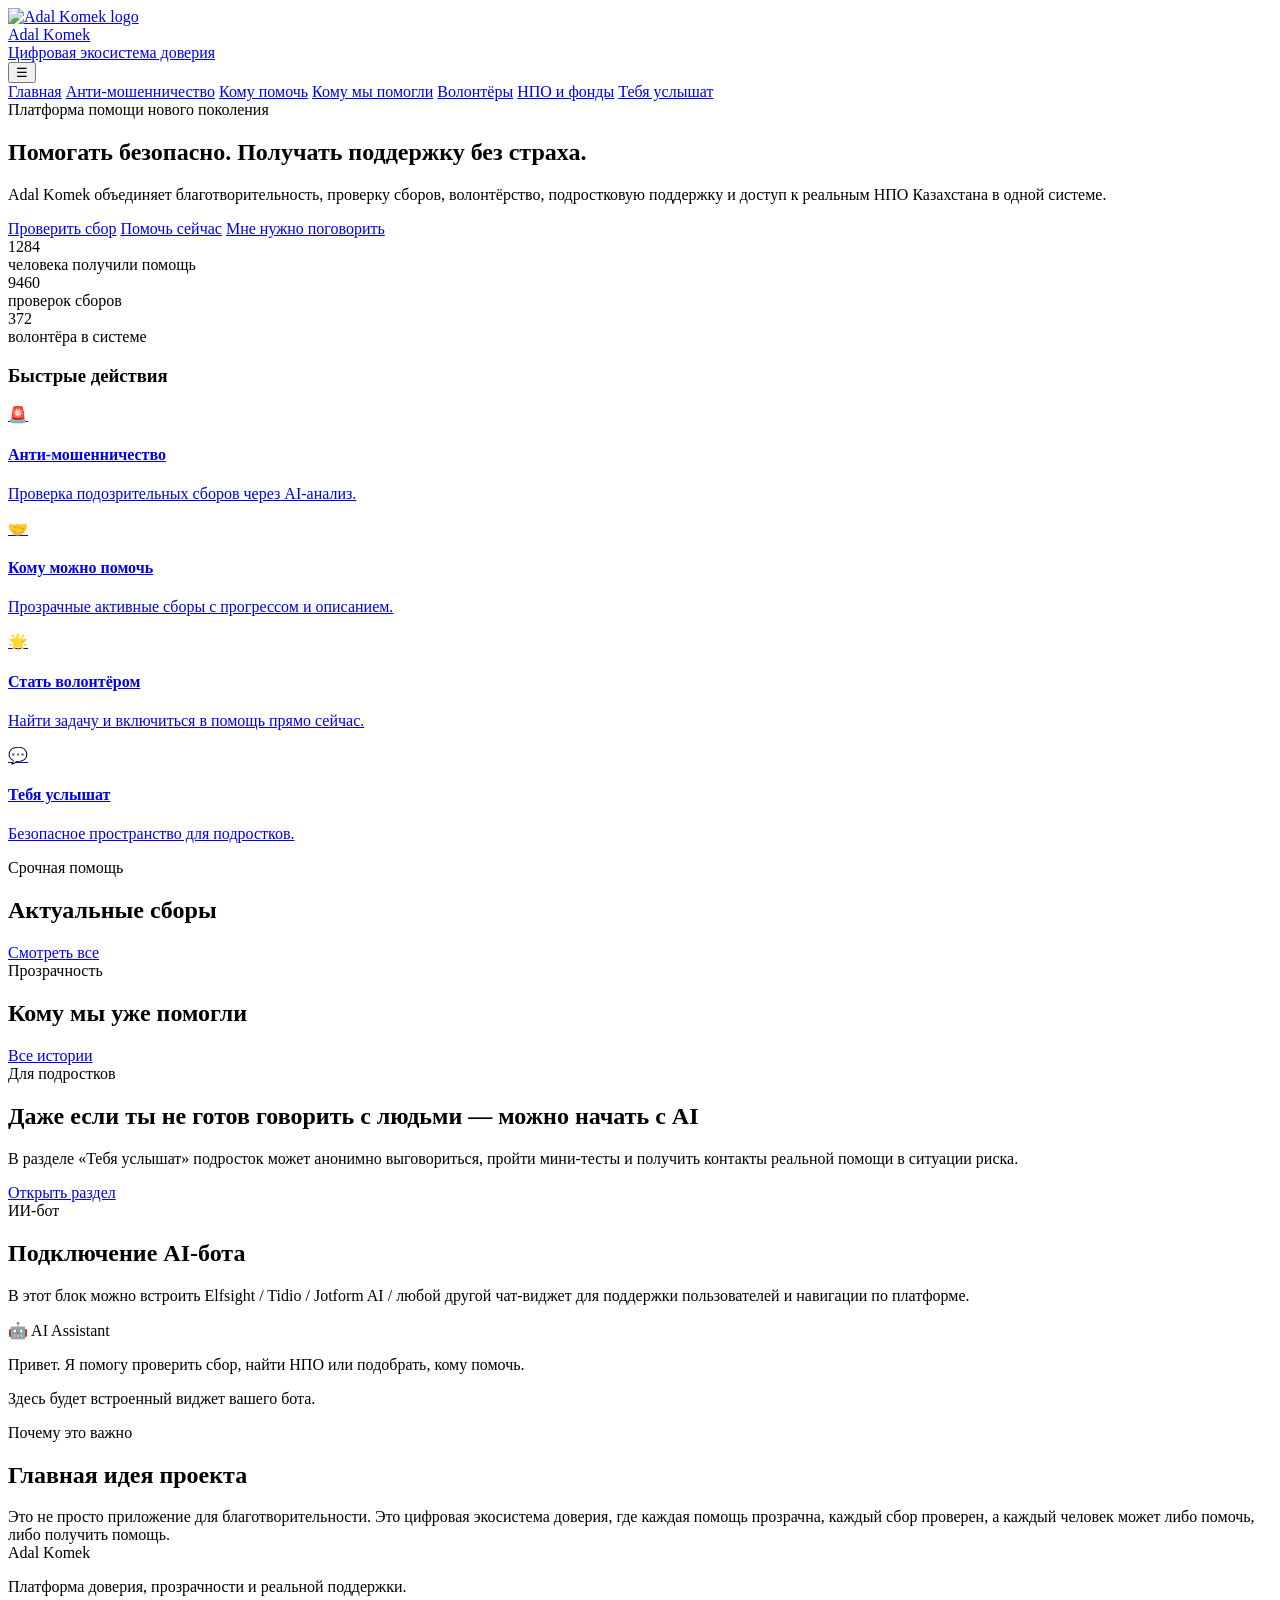
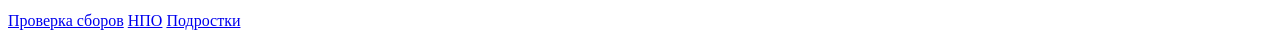
==== index.html @ d014cf97 "Create index.html" ====
<!DOCTYPE html>
<html lang="ru">
<head>
  <meta charset="UTF-8" />
  <meta name="viewport" content="width=device-width, initial-scale=1.0" />
  <title>Adal Komek — цифровая экосистема доверия</title>
  <link rel="stylesheet" href="css/style.css" />
</head>
<body>
  <header class="site-header">
    <div class="container header-wrap">
      <a href="index.html" class="brand">
        <img src="assets/logo.svg" alt="Adal Komek logo" class="logo" />
        <div>
          <div class="brand-title">Adal Komek</div>
          <div class="brand-subtitle">Цифровая экосистема доверия</div>
        </div>
      </a>

      <button class="nav-toggle" id="navToggle">☰</button>

      <nav class="nav" id="navMenu">
        <a href="index.html" class="active">Главная</a>
        <a href="anti-fraud.html">Анти-мошенничество</a>
        <a href="help.html">Кому помочь</a>
        <a href="helped.html">Кому мы помогли</a>
        <a href="volunteers.html">Волонтёры</a>
        <a href="ngo.html">НПО и фонды</a>
        <a href="teens.html">Тебя услышат</a>
      </nav>
    </div>
  </header>

  <main>
    <section class="hero">
      <div class="container hero-grid">
        <div>
          <span class="badge">Платформа помощи нового поколения</span>
          <h1>Помогать безопасно. Получать поддержку без страха.</h1>
          <p class="hero-text">
            Adal Komek объединяет благотворительность, проверку сборов, волонтёрство,
            подростковую поддержку и доступ к реальным НПО Казахстана в одной системе.
          </p>

          <div class="hero-actions">
            <a href="anti-fraud.html" class="btn btn-primary">Проверить сбор</a>
            <a href="help.html" class="btn btn-secondary">Помочь сейчас</a>
            <a href="teens.html" class="btn btn-soft">Мне нужно поговорить</a>
          </div>

          <div class="stats">
            <div class="stat-card">
              <div class="stat-num" id="statHelpedPeople">1284</div>
              <div class="stat-label">человека получили помощь</div>
            </div>
            <div class="stat-card">
              <div class="stat-num" id="statFraudChecks">9460</div>
              <div class="stat-label">проверок сборов</div>
            </div>
            <div class="stat-card">
              <div class="stat-num" id="statVolunteers">372</div>
              <div class="stat-label">волонтёра в системе</div>
            </div>
          </div>
        </div>

        <div class="hero-panel glass">
          <h3>Быстрые действия</h3>
          <div class="quick-grid">
            <a href="anti-fraud.html" class="quick-card">
              <div class="quick-icon">🚨</div>
              <div>
                <h4>Анти-мошенничество</h4>
                <p>Проверка подозрительных сборов через AI-анализ.</p>
              </div>
            </a>
            <a href="help.html" class="quick-card">
              <div class="quick-icon">🤝</div>
              <div>
                <h4>Кому можно помочь</h4>
                <p>Прозрачные активные сборы с прогрессом и описанием.</p>
              </div>
            </a>
            <a href="volunteers.html" class="quick-card">
              <div class="quick-icon">🌟</div>
              <div>
                <h4>Стать волонтёром</h4>
                <p>Найти задачу и включиться в помощь прямо сейчас.</p>
              </div>
            </a>
            <a href="teens.html" class="quick-card">
              <div class="quick-icon">💬</div>
              <div>
                <h4>Тебя услышат</h4>
                <p>Безопасное пространство для подростков.</p>
              </div>
            </a>
          </div>
        </div>
      </div>
    </section>

    <section class="section">
      <div class="container">
        <div class="section-head">
          <div>
            <span class="eyebrow">Срочная помощь</span>
            <h2>Актуальные сборы</h2>
          </div>
          <a href="help.html" class="link-more">Смотреть все</a>
        </div>

        <div class="cards-grid" id="featuredCampaigns"></div>
      </div>
    </section>

    <section class="section section-soft">
      <div class="container">
        <div class="section-head">
          <div>
            <span class="eyebrow">Прозрачность</span>
            <h2>Кому мы уже помогли</h2>
          </div>
          <a href="helped.html" class="link-more">Все истории</a>
        </div>

        <div class="cards-grid" id="successStoriesPreview"></div>
      </div>
    </section>

    <section class="section">
      <div class="container split-box">
        <div class="info-box">
          <span class="eyebrow">Для подростков</span>
          <h2>Даже если ты не готов говорить с людьми — можно начать с AI</h2>
          <p>
            В разделе «Тебя услышат» подросток может анонимно выговориться,
            пройти мини-тесты и получить контакты реальной помощи в ситуации риска.
          </p>
          <a href="teens.html" class="btn btn-primary">Открыть раздел</a>
        </div>

        <div class="info-box accent-box">
          <span class="eyebrow">ИИ-бот</span>
          <h2>Подключение AI-бота</h2>
          <p>
            В этот блок можно встроить Elfsight / Tidio / Jotform AI / любой другой
            чат-виджет для поддержки пользователей и навигации по платформе.
          </p>
          <div class="bot-placeholder">
            <div class="bot-head">🤖 AI Assistant</div>
            <div class="bot-body">
              <p>Привет. Я помогу проверить сбор, найти НПО или подобрать, кому помочь.</p>
              <p class="muted">Здесь будет встроенный виджет вашего бота.</p>
            </div>
          </div>
        </div>
      </div>
    </section>

    <section class="section section-soft">
      <div class="container">
        <div class="section-head">
          <div>
            <span class="eyebrow">Почему это важно</span>
            <h2>Главная идея проекта</h2>
          </div>
        </div>

        <div class="quote-box">
          Это не просто приложение для благотворительности. Это цифровая экосистема доверия,
          где каждая помощь прозрачна, каждый сбор проверен, а каждый человек может либо помочь,
          либо получить помощь.
        </div>
      </div>
    </section>
  </main>

  <footer class="site-footer">
    <div class="container footer-wrap">
      <div>
        <div class="brand-title">Adal Komek</div>
        <p class="footer-text">Платформа доверия, прозрачности и реальной поддержки.</p>
      </div>
      <div class="footer-links">
        <a href="anti-fraud.html">Проверка сборов</a>
        <a href="ngo.html">НПО</a>
        <a href="teens.html">Подростки</a>
      </div>
    </div>
  </footer>

  <script src="js/app.js"></script>
</body>
</html>
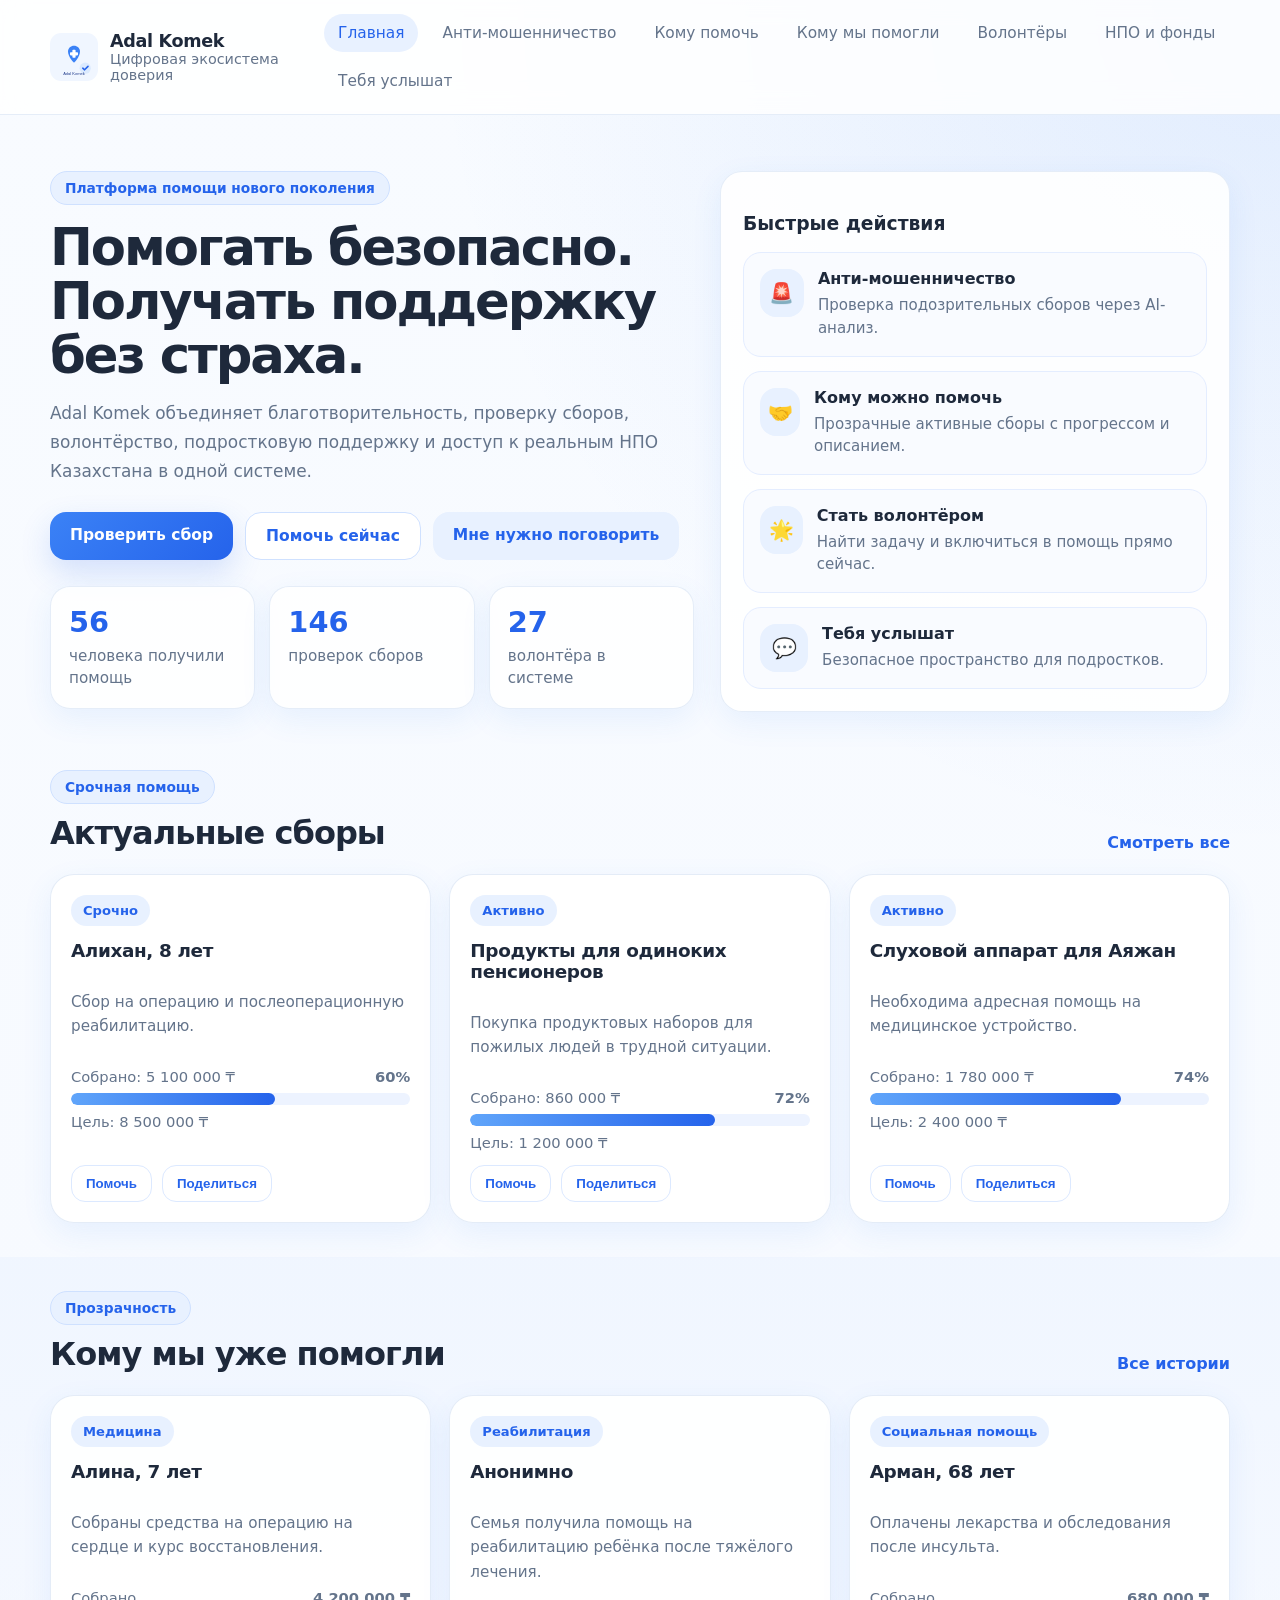
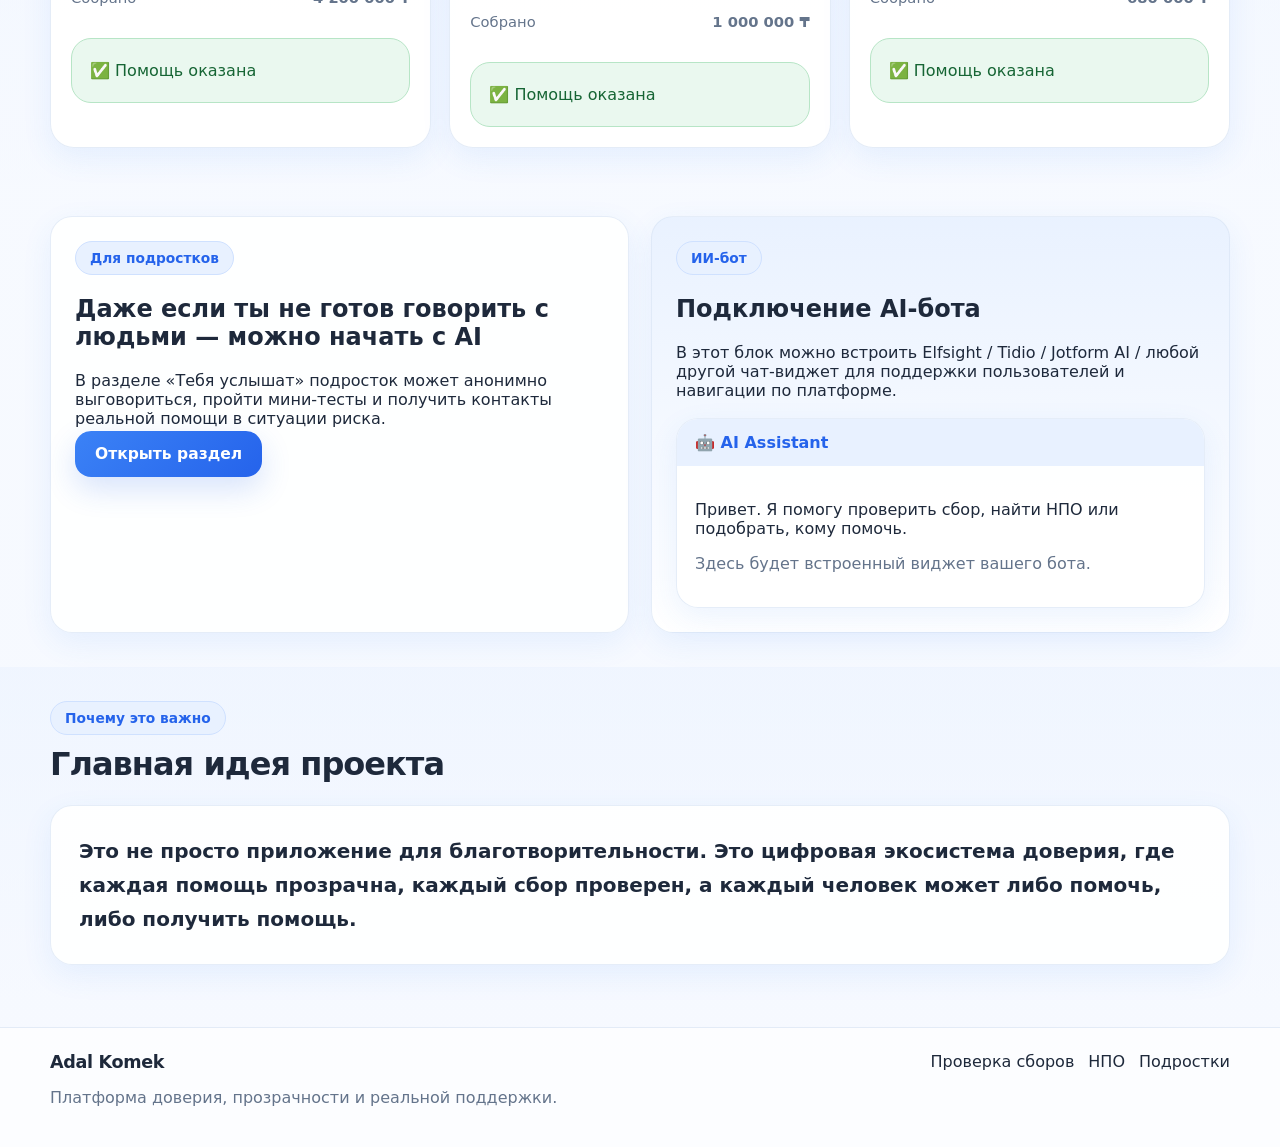
==== commit 9621170a: "Update index.html" ====
--- a/index.html
+++ b/index.html
@@ -50,15 +50,15 @@
 
           <div class="stats">
             <div class="stat-card">
-              <div class="stat-num" id="statHelpedPeople">1284</div>
+              <div class="stat-num" id="statHelpedPeople">56</div>
               <div class="stat-label">человека получили помощь</div>
             </div>
             <div class="stat-card">
-              <div class="stat-num" id="statFraudChecks">9460</div>
+              <div class="stat-num" id="statFraudChecks">146</div>
               <div class="stat-label">проверок сборов</div>
             </div>
             <div class="stat-card">
-              <div class="stat-num" id="statVolunteers">372</div>
+              <div class="stat-num" id="statVolunteers">27</div>
               <div class="stat-label">волонтёра в системе</div>
             </div>
           </div>
--- a/css/style.css
+++ b/css/style.css
@@ -0,0 +1,842 @@
+:root{
+  --bg:#f6f9ff;
+  --bg-soft:#eef4ff;
+  --white:#ffffff;
+  --text:#1e293b;
+  --muted:#64748b;
+  --line:#dbe6f5;
+  --primary:#3b82f6;
+  --primary-dark:#2563eb;
+  --soft-blue:#e8f1ff;
+  --green:#16a34a;
+  --green-soft:#eaf8ef;
+  --yellow:#ca8a04;
+  --yellow-soft:#fff7db;
+  --red:#dc2626;
+  --red-soft:#ffe8e8;
+  --shadow:0 10px 30px rgba(59,130,246,0.09);
+  --radius:22px;
+}
+
+*{
+  box-sizing:border-box;
+}
+
+html{
+  scroll-behavior:smooth;
+}
+
+body{
+  margin:0;
+  font-family:Inter, ui-sans-serif, system-ui, -apple-system, BlinkMacSystemFont, "Segoe UI", sans-serif;
+  color:var(--text);
+  background:
+    radial-gradient(circle at top right, rgba(59,130,246,0.12), transparent 28%),
+    linear-gradient(180deg, #f8fbff 0%, #f6f9ff 100%);
+}
+
+a{
+  text-decoration:none;
+  color:inherit;
+}
+
+img{
+  max-width:100%;
+  display:block;
+}
+
+.container{
+  width:min(1180px, calc(100% - 32px));
+  margin:0 auto;
+}
+
+.site-header{
+  position:sticky;
+  top:0;
+  z-index:50;
+  background:rgba(255,255,255,0.82);
+  backdrop-filter:blur(14px);
+  border-bottom:1px solid rgba(219,230,245,0.7);
+}
+
+.header-wrap{
+  display:flex;
+  align-items:center;
+  justify-content:space-between;
+  gap:20px;
+  padding:14px 0;
+}
+
+.brand{
+  display:flex;
+  align-items:center;
+  gap:12px;
+}
+
+.logo{
+  width:48px;
+  height:48px;
+}
+
+.brand-title{
+  font-weight:800;
+  font-size:1.1rem;
+  letter-spacing:-0.02em;
+}
+
+.brand-subtitle{
+  color:var(--muted);
+  font-size:0.9rem;
+}
+
+.nav{
+  display:flex;
+  align-items:center;
+  gap:10px;
+  flex-wrap:wrap;
+}
+
+.nav a{
+  padding:10px 14px;
+  border-radius:999px;
+  color:var(--muted);
+  transition:.25s ease;
+  font-size:.96rem;
+}
+
+.nav a:hover,
+.nav a.active{
+  background:var(--soft-blue);
+  color:var(--primary-dark);
+}
+
+.nav-toggle{
+  display:none;
+  border:none;
+  background:var(--white);
+  border-radius:12px;
+  padding:10px 12px;
+  font-size:1.1rem;
+  box-shadow:var(--shadow);
+  cursor:pointer;
+}
+
+.hero,
+.page-hero{
+  padding:56px 0 24px;
+}
+
+.hero-grid{
+  display:grid;
+  grid-template-columns:1.2fr .95fr;
+  gap:26px;
+  align-items:stretch;
+}
+
+.badge,
+.eyebrow{
+  display:inline-flex;
+  align-items:center;
+  gap:6px;
+  background:var(--soft-blue);
+  color:var(--primary-dark);
+  border:1px solid #cfe1ff;
+  border-radius:999px;
+  padding:8px 14px;
+  font-size:.86rem;
+  font-weight:700;
+}
+
+.hero h1,
+.page-hero h1{
+  font-size:clamp(2.1rem, 4vw, 4rem);
+  line-height:1.05;
+  margin:16px 0 16px;
+  letter-spacing:-0.04em;
+  max-width:760px;
+}
+
+.hero-text{
+  color:var(--muted);
+  font-size:1.06rem;
+  line-height:1.7;
+  max-width:760px;
+}
+
+.hero-actions{
+  display:flex;
+  flex-wrap:wrap;
+  gap:12px;
+  margin-top:26px;
+}
+
+.btn{
+  border:none;
+  cursor:pointer;
+  border-radius:16px;
+  padding:14px 20px;
+  font-weight:700;
+  transition:.25s ease;
+  font-size:.97rem;
+}
+
+.btn:hover{
+  transform:translateY(-1px);
+}
+
+.btn-primary{
+  background:linear-gradient(135deg, var(--primary), var(--primary-dark));
+  color:#fff;
+  box-shadow:0 12px 30px rgba(37,99,235,.18);
+}
+
+.btn-secondary{
+  background:#fff;
+  color:var(--primary-dark);
+  border:1px solid #cfe1ff;
+}
+
+.btn-soft{
+  background:var(--soft-blue);
+  color:var(--primary-dark);
+}
+
+.stats{
+  display:grid;
+  grid-template-columns:repeat(3,1fr);
+  gap:14px;
+  margin-top:26px;
+}
+
+.stat-card,
+.mini-stat{
+  background:rgba(255,255,255,0.82);
+  border:1px solid rgba(219,230,245,0.7);
+  padding:18px;
+  border-radius:20px;
+  box-shadow:var(--shadow);
+}
+
+.stat-num{
+  font-size:1.8rem;
+  font-weight:800;
+  color:var(--primary-dark);
+}
+
+.stat-label{
+  color:var(--muted);
+  margin-top:6px;
+  line-height:1.5;
+  font-size:.95rem;
+}
+
+.glass,
+.hero-panel,
+.info-box,
+.form-card,
+.quote-box,
+.contact-card,
+.quiz-box,
+.bot-placeholder{
+  background:rgba(255,255,255,0.88);
+  border:1px solid rgba(219,230,245,0.7);
+  box-shadow:var(--shadow);
+  border-radius:var(--radius);
+}
+
+.hero-panel{
+  padding:22px;
+}
+
+.quick-grid{
+  display:grid;
+  grid-template-columns:1fr;
+  gap:14px;
+  margin-top:16px;
+}
+
+.quick-card{
+  display:flex;
+  align-items:flex-start;
+  gap:14px;
+  padding:16px;
+  border-radius:18px;
+  background:#f9fbff;
+  border:1px solid #e4edff;
+  transition:.25s ease;
+}
+
+.quick-card:hover{
+  transform:translateY(-2px);
+  box-shadow:var(--shadow);
+}
+
+.quick-icon{
+  width:48px;
+  height:48px;
+  display:grid;
+  place-items:center;
+  border-radius:16px;
+  background:var(--soft-blue);
+  font-size:1.25rem;
+}
+
+.quick-card h4{
+  margin:0 0 6px;
+  font-size:1rem;
+}
+
+.quick-card p{
+  margin:0;
+  color:var(--muted);
+  line-height:1.5;
+  font-size:.94rem;
+}
+
+.section{
+  padding:34px 0;
+}
+
+.section-soft{
+  background:linear-gradient(180deg, rgba(232,241,255,.46), rgba(246,249,255,.5));
+}
+
+.section-head{
+  display:flex;
+  align-items:end;
+  justify-content:space-between;
+  gap:20px;
+  margin-bottom:22px;
+}
+
+.section-head h2{
+  margin:10px 0 0;
+  font-size:2rem;
+  letter-spacing:-0.03em;
+}
+
+.link-more{
+  color:var(--primary-dark);
+  font-weight:700;
+}
+
+.cards-grid{
+  display:grid;
+  grid-template-columns:repeat(3,1fr);
+  gap:18px;
+}
+
+.card-item{
+  background:rgba(255,255,255,0.92);
+  border:1px solid rgba(219,230,245,0.75);
+  box-shadow:var(--shadow);
+  border-radius:24px;
+  padding:20px;
+  display:flex;
+  flex-direction:column;
+  gap:14px;
+  transition:.25s ease;
+}
+
+.card-item:hover{
+  transform:translateY(-3px);
+}
+
+.card-top{
+  display:flex;
+  align-items:center;
+  justify-content:space-between;
+  gap:12px;
+}
+
+.card-tag{
+  display:inline-flex;
+  padding:8px 12px;
+  border-radius:999px;
+  background:var(--soft-blue);
+  color:var(--primary-dark);
+  font-size:.82rem;
+  font-weight:700;
+}
+
+.card-title{
+  margin:0;
+  font-size:1.15rem;
+  letter-spacing:-0.02em;
+}
+
+.card-text{
+  color:var(--muted);
+  line-height:1.6;
+  font-size:.95rem;
+}
+
+.progress-wrap{
+  display:flex;
+  flex-direction:column;
+  gap:8px;
+}
+
+.progress-meta{
+  display:flex;
+  align-items:center;
+  justify-content:space-between;
+  gap:10px;
+  font-size:.92rem;
+  color:var(--muted);
+}
+
+.progress{
+  height:12px;
+  border-radius:999px;
+  background:#edf3ff;
+  overflow:hidden;
+}
+
+.progress-bar{
+  height:100%;
+  border-radius:999px;
+  background:linear-gradient(90deg, #60a5fa, var(--primary-dark));
+}
+
+.card-actions{
+  display:flex;
+  gap:10px;
+  flex-wrap:wrap;
+  margin-top:auto;
+}
+
+.btn-mini{
+  border:none;
+  cursor:pointer;
+  padding:10px 14px;
+  border-radius:14px;
+  font-weight:700;
+  background:#fff;
+  color:var(--primary-dark);
+  border:1px solid #dce9ff;
+}
+
+.split-box{
+  display:grid;
+  grid-template-columns:1fr 1fr;
+  gap:22px;
+}
+
+.info-box,
+.form-card{
+  padding:24px;
+}
+
+.accent-box{
+  background:linear-gradient(180deg, rgba(232,241,255,.95), rgba(255,255,255,.95));
+}
+
+.bot-placeholder{
+  margin-top:18px;
+  overflow:hidden;
+}
+
+.bot-head{
+  padding:14px 18px;
+  background:var(--soft-blue);
+  color:var(--primary-dark);
+  font-weight:800;
+}
+
+.bot-body{
+  padding:18px;
+}
+
+.quote-box{
+  padding:28px;
+  font-size:1.25rem;
+  line-height:1.7;
+  font-weight:600;
+}
+
+.site-footer{
+  margin-top:28px;
+  border-top:1px solid rgba(219,230,245,0.75);
+  background:rgba(255,255,255,0.72);
+}
+
+.footer-wrap{
+  display:flex;
+  justify-content:space-between;
+  gap:24px;
+  padding:24px 0;
+}
+
+.footer-text{
+  color:var(--muted);
+}
+
+.footer-links{
+  display:flex;
+  gap:14px;
+  align-items:flex-start;
+  flex-wrap:wrap;
+}
+
+.page-main{
+  min-height:65vh;
+}
+
+textarea,
+input,
+select{
+  width:100%;
+  padding:14px 16px;
+  border-radius:16px;
+  border:1px solid var(--line);
+  background:#fff;
+  color:var(--text);
+  font:inherit;
+  outline:none;
+  transition:border-color .2s ease, box-shadow .2s ease;
+}
+
+textarea:focus,
+input:focus,
+select:focus{
+  border-color:#9fc4ff;
+  box-shadow:0 0 0 4px rgba(59,130,246,.08);
+}
+
+.simple-form{
+  display:flex;
+  flex-direction:column;
+  gap:14px;
+}
+
+.form-actions{
+  display:flex;
+  gap:12px;
+  flex-wrap:wrap;
+  margin-top:16px;
+}
+
+.analysis-result{
+  margin-top:18px;
+  padding:18px;
+  border-radius:20px;
+  line-height:1.7;
+  border:1px solid transparent;
+}
+
+.result-safe{
+  background:var(--green-soft);
+  color:#166534;
+  border-color:#b7e5c6;
+}
+
+.result-warning{
+  background:var(--yellow-soft);
+  color:#92400e;
+  border-color:#f2db8b;
+}
+
+.result-danger{
+  background:var(--red-soft);
+  color:#991b1b;
+  border-color:#f6b0b0;
+}
+
+.hidden{
+  display:none !important;
+}
+
+.nice-list{
+  margin:0;
+  padding-left:18px;
+  color:var(--muted);
+  line-height:1.8;
+}
+
+.warn-box,
+.danger-box{
+  margin-top:18px;
+  padding:18px;
+  border-radius:18px;
+}
+
+.warn-box{
+  background:var(--yellow-soft);
+  color:#854d0e;
+  border:1px solid #f3de98;
+}
+
+.danger-box{
+  background:var(--red-soft);
+  color:#8b1e1e;
+  border:1px solid #f0b3b3;
+}
+
+.scheme-list{
+  display:flex;
+  flex-direction:column;
+  gap:10px;
+}
+
+.scheme-item{
+  padding:14px 16px;
+  border-radius:16px;
+  background:#fff;
+  border:1px solid var(--line);
+  color:var(--text);
+}
+
+.mt-24{
+  margin-top:24px;
+}
+
+.contact-actions{
+  margin-top:14px;
+}
+
+.filters{
+  display:flex;
+  flex-wrap:wrap;
+  gap:10px;
+  margin-bottom:22px;
+}
+
+.filter-btn{
+  border:none;
+  cursor:pointer;
+  padding:11px 16px;
+  border-radius:999px;
+  background:#fff;
+  color:var(--muted);
+  border:1px solid var(--line);
+  font-weight:700;
+}
+
+.filter-btn.active{
+  background:var(--soft-blue);
+  color:var(--primary-dark);
+  border-color:#cfe1ff;
+}
+
+.stats-inline{
+  display:grid;
+  grid-template-columns:repeat(3,1fr);
+  gap:16px;
+  margin-bottom:24px;
+}
+
+.mini-stat strong{
+  display:block;
+  font-size:1.3rem;
+  color:var(--primary-dark);
+  margin-bottom:6px;
+}
+
+.mini-stat span{
+  color:var(--muted);
+}
+
+.emotion-grid{
+  display:grid;
+  grid-template-columns:repeat(2,1fr);
+  gap:12px;
+  margin:16px 0 18px;
+}
+
+.emotion-btn{
+  border:none;
+  cursor:pointer;
+  padding:14px 16px;
+  border-radius:16px;
+  background:#fff;
+  border:1px solid var(--line);
+  font-weight:700;
+  color:var(--text);
+  text-align:left;
+}
+
+.chat-box{
+  background:#f9fbff;
+  border:1px solid #e5eefc;
+  border-radius:18px;
+  min-height:240px;
+  padding:16px;
+  display:flex;
+  flex-direction:column;
+  gap:12px;
+  overflow:auto;
+}
+
+.chat-message{
+  max-width:82%;
+  padding:12px 14px;
+  border-radius:16px;
+  line-height:1.6;
+}
+
+.chat-message.bot{
+  background:#edf4ff;
+  color:#1e3a8a;
+  align-self:flex-start;
+}
+
+.chat-message.user{
+  background:#eaf8ef;
+  color:#166534;
+  align-self:flex-end;
+}
+
+.chat-input-row{
+  display:flex;
+  gap:10px;
+  margin-top:14px;
+}
+
+.hotline-card{
+  display:flex;
+  justify-content:space-between;
+  align-items:center;
+  gap:10px;
+  background:#fff;
+  border:1px solid #f0b3b3;
+  border-radius:16px;
+  padding:14px 16px;
+  margin:14px 0;
+}
+
+.test-list{
+  display:flex;
+  flex-direction:column;
+  gap:10px;
+  margin-bottom:16px;
+}
+
+.test-link{
+  border:none;
+  cursor:pointer;
+  width:100%;
+  text-align:left;
+  padding:14px 16px;
+  border-radius:16px;
+  background:#fff;
+  border:1px solid var(--line);
+  font-weight:700;
+  color:var(--text);
+}
+
+.quiz-box{
+  padding:20px;
+}
+
+.quiz-question{
+  margin-bottom:18px;
+  padding:16px;
+  background:#f9fbff;
+  border:1px solid #e5eefc;
+  border-radius:18px;
+}
+
+.quiz-question h4{
+  margin:0 0 10px;
+}
+
+.quiz-options{
+  display:grid;
+  gap:8px;
+}
+
+.quiz-option{
+  display:flex;
+  align-items:center;
+  gap:10px;
+  padding:10px 12px;
+  border-radius:14px;
+  background:#fff;
+  border:1px solid var(--line);
+}
+
+.muted{
+  color:var(--muted);
+}
+
+.status-pill{
+  display:inline-flex;
+  align-items:center;
+  justify-content:center;
+  padding:7px 12px;
+  border-radius:999px;
+  font-size:.82rem;
+  font-weight:800;
+}
+
+.status-open{
+  background:#eaf8ef;
+  color:#166534;
+}
+
+.status-progress{
+  background:#eaf1ff;
+  color:#1d4ed8;
+}
+
+.status-done{
+  background:#f0fdf4;
+  color:#15803d;
+}
+
+@media (max-width: 980px){
+  .hero-grid,
+  .split-box,
+  .cards-grid,
+  .stats,
+  .stats-inline{
+    grid-template-columns:1fr 1fr;
+  }
+}
+
+@media (max-width: 760px){
+  .nav-toggle{
+    display:block;
+  }
+
+  .nav{
+    display:none;
+    position:absolute;
+    top:76px;
+    left:16px;
+    right:16px;
+    background:rgba(255,255,255,0.98);
+    border:1px solid var(--line);
+    border-radius:20px;
+    padding:12px;
+    box-shadow:var(--shadow);
+  }
+
+  .nav.open{
+    display:flex;
+    flex-direction:column;
+    align-items:stretch;
+  }
+
+  .hero-grid,
+  .split-box,
+  .cards-grid,
+  .stats,
+  .stats-inline,
+  .emotion-grid{
+    grid-template-columns:1fr;
+  }
+
+  .chat-input-row,
+  .footer-wrap,
+  .section-head{
+    flex-direction:column;
+    align-items:stretch;
+  }
+
+  .hero h1,
+  .page-hero h1{
+    font-size:2.2rem;
+  }
+}
